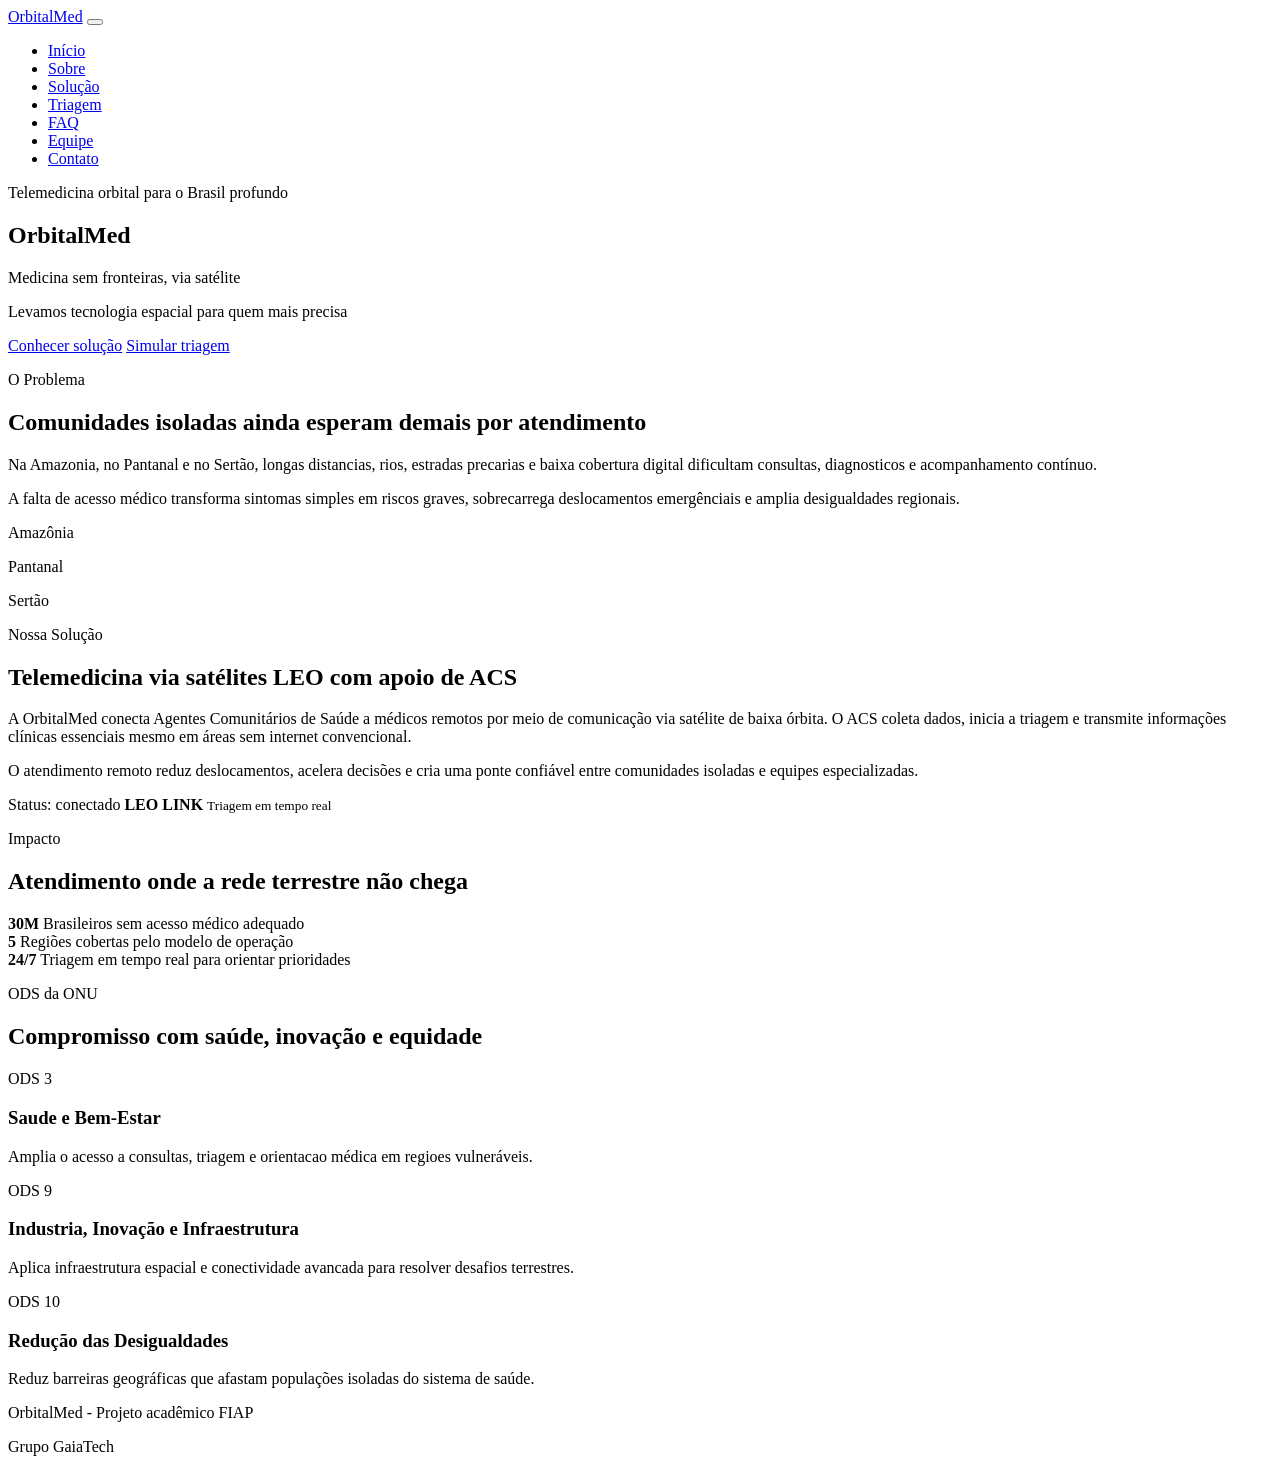
==== index.html @ 0387d8eb "Reorganizando arquivos" ====
<!DOCTYPE html>
<html lang="pt-BR">

<head>
    <meta charset="UTF-8">
    <meta name="viewport" content="width=device-width, initial-scale=1.0">
    <meta name="description" content="OrbitalMed leva telemedicina via satelite a comunidades isoladas do Brasil.">
    <title>OrbitalMed | Medicina sem fronteiras</title>
    <link rel="preconnect" href="https://fonts.googleapis.com">
    <link rel="preconnect" href="https://fonts.gstatic.com" crossorigin>
    <link href="https://fonts.googleapis.com/css2?family=Exo+2:wght@300;400;500;600;700&family=Orbitron:wght@500;700;900&display=swap" rel="stylesheet">
    <link rel="stylesheet" href="css/style.css">
    <link rel="stylesheet" href="css/responsive.css">
</head>

<body>
  <header class="site-header">
    <nav class="navbar" aria-label="Navegacao principal">
      <a class="brand" href="index.html">OrbitalMed</a>
      <button class="menu-toggle" type="button" aria-label="Abrir menu" aria-expanded="false">
        <span></span>
        <span></span>
        <span></span>
      </button>
      <ul class="nav-menu">
        <li><a href="index.html" class="active">Início</a></li>
        <li><a href="sobre.html">Sobre</a></li>
        <li><a href="solucao.html">Solução</a></li>
        <li><a href="triagem.html">Triagem</a></li>
        <li><a href="faq.html">FAQ</a></li>
        <li><a href="integrantes.html">Equipe</a></li>
        <li><a href="contato.html">Contato</a></li>
      </ul>
    </nav>
  </header>

  <main>
    <section class="hero section-space">
      <div class="hero-orbit" aria-hidden="true"></div>
      <div class="container hero-content fade-in">
        <p class="eyebrow">Telemedicina orbital para o Brasil profundo</p>
        <h1>OrbitalMed</h1>
        <p class="hero-subtitle">Medicina sem fronteiras, via satélite</p>
        <p class="hero-text">Levamos tecnologia espacial para quem mais precisa</p>
        <div class="hero-actions">
          <a class="btn btn-primary" href="solucao.html">Conhecer solução</a>
          <a class="btn btn-secondary" href="triagem.html">Simular triagem</a>
        </div>
      </div>
    </section>

    <section class="section-space" id="problema">
      <div class="container split-layout">
        <article class="content-block fade-in">
          <p class="eyebrow">O Problema</p>
          <h2>Comunidades isoladas ainda esperam demais por atendimento</h2>
          <p>Na Amazonia, no Pantanal e no Sertão, longas distancias, rios, estradas precarias e baixa cobertura digital dificultam consultas, diagnosticos e acompanhamento contínuo.</p>
          <p>A falta de acesso médico transforma sintomas simples em riscos graves, sobrecarrega deslocamentos emergênciais e amplia desigualdades regionais.</p>
        </article>
        <aside class="signal-panel fade-in" aria-label="Areas impactadas">
          <div class="radar"></div>
          <p>Amazônia</p>
          <p>Pantanal</p>
          <p>Sertão</p>
        </aside>
      </div>
    </section>

    <section class="section-space alt-section">
      <div class="container split-layout reverse">
        <article class="content-block fade-in">
          <p class="eyebrow">Nossa Solução</p>
          <h2>Telemedicina via satélites LEO com apoio de ACS</h2>
          <p>A OrbitalMed conecta Agentes Comunitários de Saúde a médicos remotos por meio de comunicação via satélite de baixa órbita. O ACS coleta dados, inicia a triagem e transmite informações clínicas essenciais mesmo em áreas sem internet convencional.</p>
          <p>O atendimento remoto reduz deslocamentos, acelera decisões e cria uma ponte confiável entre comunidades isoladas e equipes especializadas.</p>
        </article>
        <aside class="device-panel fade-in" aria-label="Terminal orbital">
          <div class="device-screen">
            <span>Status: conectado</span>
            <strong>LEO LINK</strong>
            <small>Triagem em tempo real</small>
          </div>
        </aside>
      </div>
    </section>  
    
    <section class="section-space">
      <div class="container">
        <div class="section-heading fade-in">
          <p class="eyebrow">Impacto</p>
          <h2>Atendimento onde a rede terrestre não chega</h2>
        </div>
        <div class="stats-grid">
          <article class="stat-card fade-in">
            <strong>30M</strong>
            <span>Brasileiros sem acesso médico adequado</span>
          </article>
          <article class="stat-card fade-in">
            <strong>5</strong>
            <span>Regiões cobertas pelo modelo de operação</span>
          </article>
          <article class="stat-card fade-in">
            <strong>24/7</strong>
            <span>Triagem em tempo real para orientar prioridades</span>
          </article>
        </div>
      </div>
    </section>
    
    <section class="section-space alt-section">
      <div class="container">
        <div class="section-heading fade-in">
          <p class="eyebrow">ODS da ONU</p>
          <h2>Compromisso com saúde, inovação e equidade</h2>
        </div>
        <div class="cards-grid">
          <article class="info-card fade-in">
            <span class="card-number">ODS 3</span>
            <h3>Saude e Bem-Estar</h3>
            <p>Amplia o acesso a consultas, triagem e orientacao médica em regioes vulneráveis.</p>
          </article>
          <article class="info-card fade-in">
            <span class="card-number">ODS 9</span>
            <h3>Industria, Inovação e Infraestrutura</h3>
            <p>Aplica infraestrutura espacial e conectividade avancada para resolver desafios terrestres.</p>
          </article>
          <article class="info-card fade-in">
            <span class="card-number">ODS 10</span>
            <h3>Redução das Desigualdades</h3>
            <p>Reduz barreiras geográficas que afastam populações isoladas do sistema de saúde.</p>
          </article>
        </div>
      </div>
    </section>    
  </main>    

  <footer class="site-footer">
    <div class="container footer-content">
      <p>OrbitalMed - Projeto acadêmico FIAP</p>
      <p>Grupo GaiaTech</p>
    </div>
  </footer>

  <script src="js/main.js"></script>  
</body>
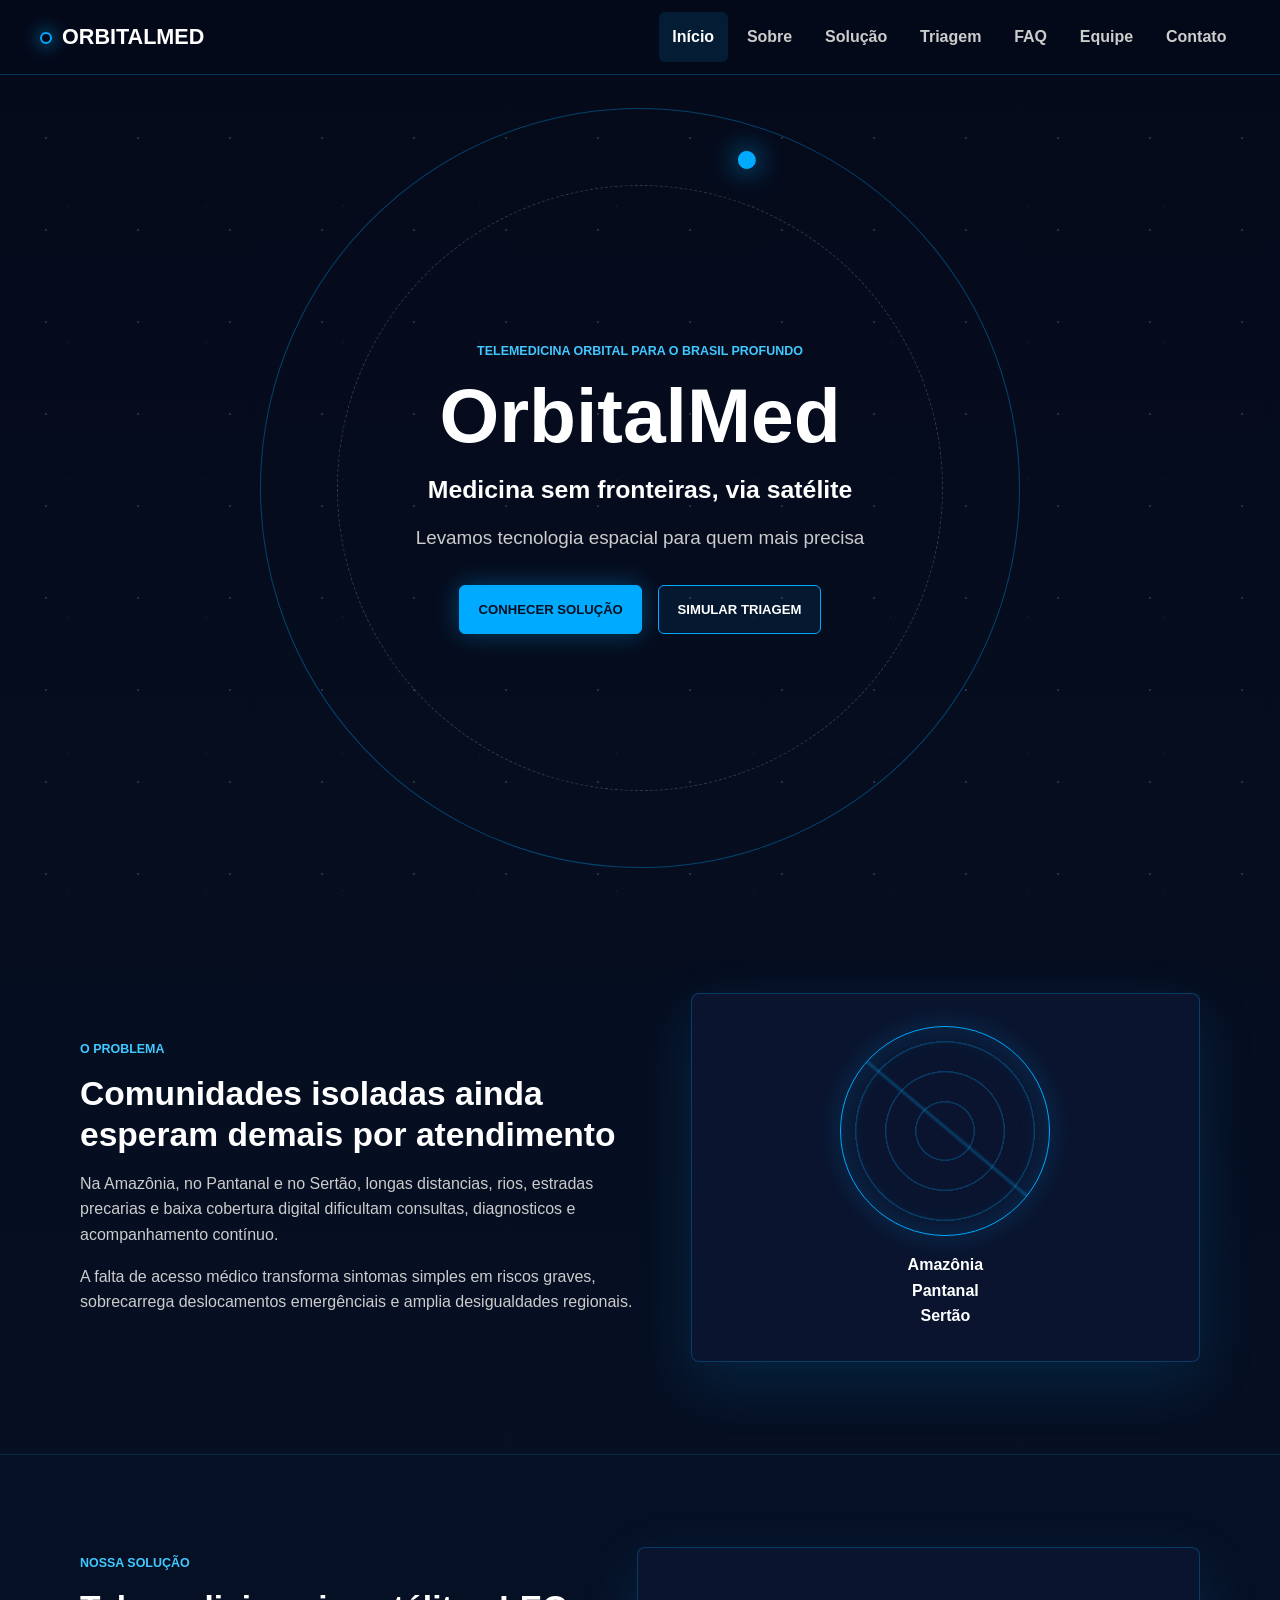
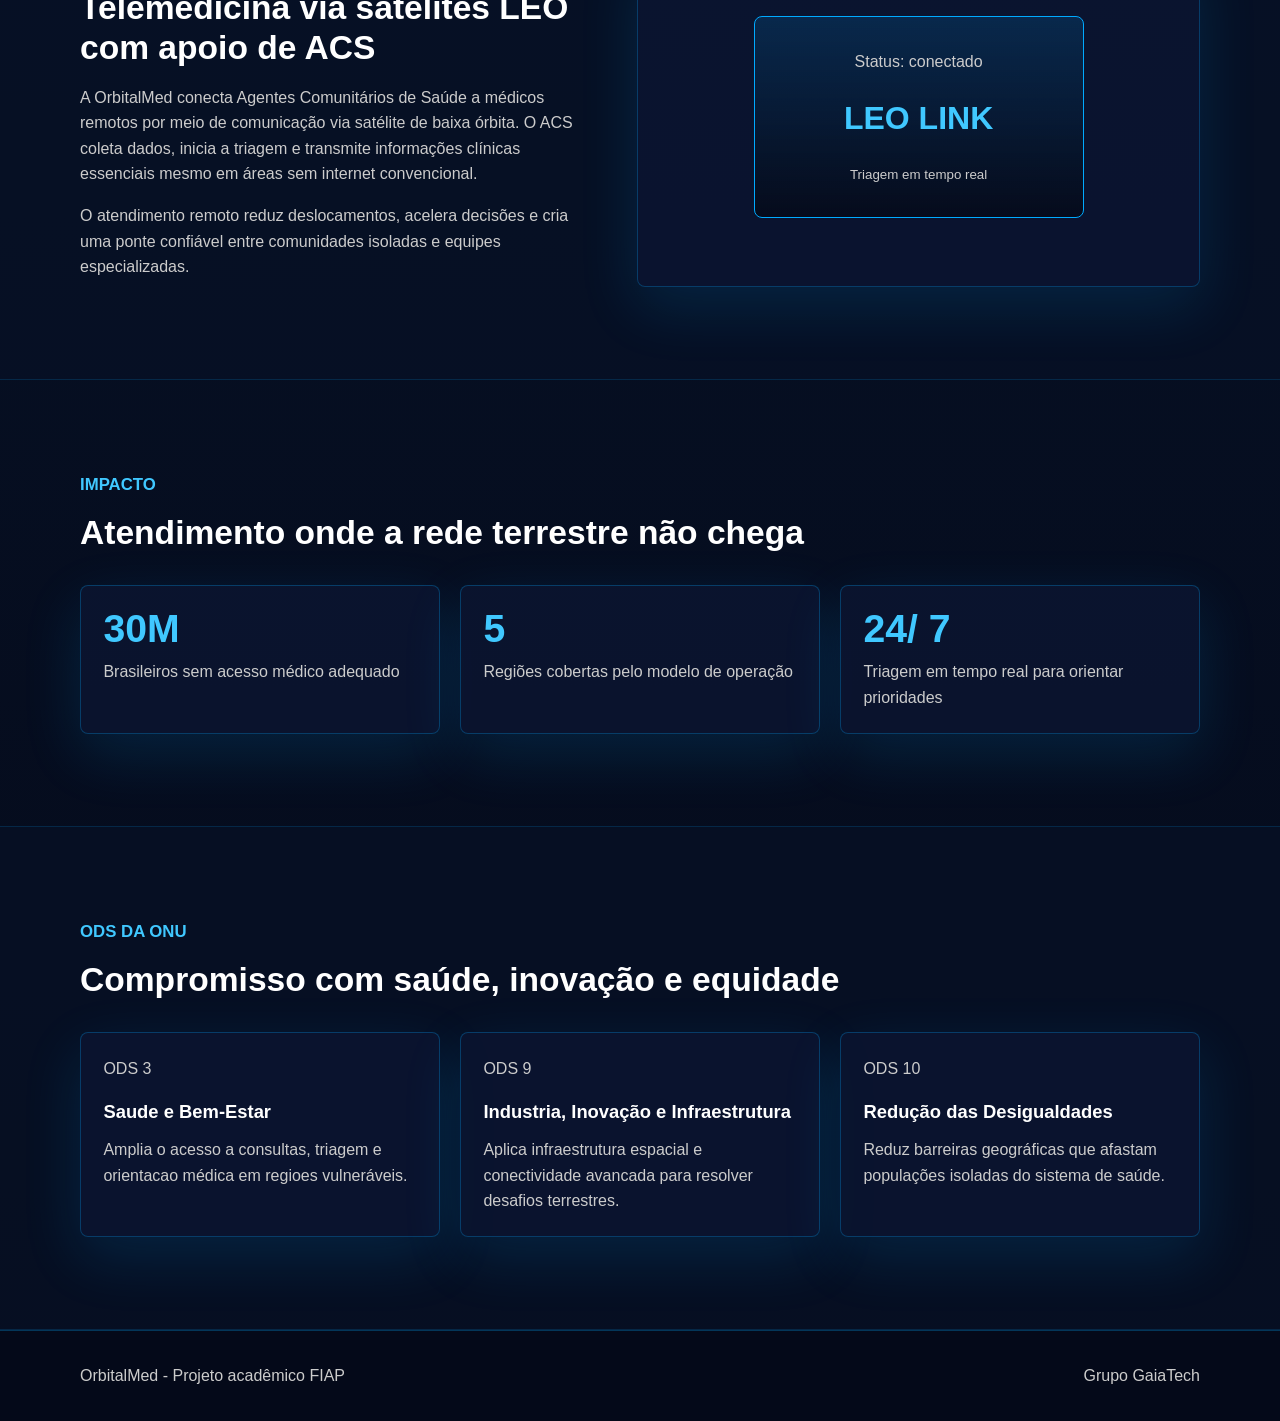
==== commit 5d9d4f5b: "Corrigindo texto no index.html" ====
--- a/index.html
+++ b/index.html
@@ -24,12 +24,12 @@
       </button>
       <ul class="nav-menu">
         <li><a href="index.html" class="active">Início</a></li>
-        <li><a href="sobre.html">Sobre</a></li>
-        <li><a href="solucao.html">Solução</a></li>
-        <li><a href="triagem.html">Triagem</a></li>
-        <li><a href="faq.html">FAQ</a></li>
-        <li><a href="integrantes.html">Equipe</a></li>
-        <li><a href="contato.html">Contato</a></li>
+        <li><a href="pages/sobre.html">Sobre</a></li>
+        <li><a href="pages/solucao.html">Solução</a></li>
+        <li><a href="pages/triagem.html">Triagem</a></li>
+        <li><a href="pages/faq.html">FAQ</a></li>
+        <li><a href="pages/integrantes.html">Equipe</a></li>
+        <li><a href="pages/contato.html">Contato</a></li>
       </ul>
     </nav>
   </header>
@@ -43,8 +43,8 @@
         <p class="hero-subtitle">Medicina sem fronteiras, via satélite</p>
         <p class="hero-text">Levamos tecnologia espacial para quem mais precisa</p>
         <div class="hero-actions">
-          <a class="btn btn-primary" href="solucao.html">Conhecer solução</a>
-          <a class="btn btn-secondary" href="triagem.html">Simular triagem</a>
+          <a class="btn btn-primary" href="pages/solucao.html">Conhecer solução</a>
+          <a class="btn btn-secondary" href="pages/triagem.html">Simular triagem</a>
         </div>
       </div>
     </section>
@@ -54,7 +54,7 @@
         <article class="content-block fade-in">
           <p class="eyebrow">O Problema</p>
           <h2>Comunidades isoladas ainda esperam demais por atendimento</h2>
-          <p>Na Amazonia, no Pantanal e no Sertão, longas distancias, rios, estradas precarias e baixa cobertura digital dificultam consultas, diagnosticos e acompanhamento contínuo.</p>
+          <p>Na Amazônia, no Pantanal e no Sertão, longas distancias, rios, estradas precarias e baixa cobertura digital dificultam consultas, diagnosticos e acompanhamento contínuo.</p>
           <p>A falta de acesso médico transforma sintomas simples em riscos graves, sobrecarrega deslocamentos emergênciais e amplia desigualdades regionais.</p>
         </article>
         <aside class="signal-panel fade-in" aria-label="Areas impactadas">
@@ -100,7 +100,7 @@
             <span>Regiões cobertas pelo modelo de operação</span>
           </article>
           <article class="stat-card fade-in">
-            <strong>24/7</strong>
+            <strong>24/ 7</strong>
             <span>Triagem em tempo real para orientar prioridades</span>
           </article>
         </div>
--- a/css/style.css
+++ b/css/style.css
@@ -0,0 +1,877 @@
+/* ---VARIÁVEIS (cores e sombras globais)--- */
+:root {
+  --bg: #050a1a;
+  /* fundo principal (quase preto azulado) */
+  --bg-soft: #081126;
+  /* fundo levemente mais claro */
+  --bg-card: #0c1733;
+  /* fundo dos cartões */
+  --azul: #00aaff;
+  /* azul principal */
+  --azul-claro: #40c8ff;
+  /* azul mais claro (destaques) */
+  --branco: #ffffff;
+  --cinza: #cccccc;
+  /* texto secundário */
+  --borda: rgba(0, 170, 255, 0.28);
+  /* bordas azuis semitransparentes */
+  --sombra: 0 20px 60px rgba(0, 170, 255, 0.14);
+  /* sombra suave azulada */
+}
+/*-RESET BÁSICO
+   Remove margens e espaçamentos
+   padrão do navegador-*/
+*,
+*::before,
+*::after {
+  box-sizing: border-box;
+  margin: 0;
+  padding: 0;
+}
+/* Scroll animado ao clicar em links internos */
+html {
+  scroll-behavior: smooth;
+}
+
+/* Remove sublinhado e herda a cor dos links */
+a {
+  color: inherit;
+  text-decoration: none;
+}
+
+/* Texto de parágrafo usa o cinza padrão */
+p {
+  color: var(--cinza);
+}
+
+/*-FUNDO DO SITE
+   Gradiente escuro + estrelas falsas
+   feitas com pontinhos repetidos-*/
+body {
+  min-height: 100vh;
+  background: linear-gradient(180deg, #050a1a 0%, #061024 52%, #050a1a 100%);
+  color: var(--branco);
+  font-family: "Exo 2", Arial, sans-serif;
+  line-height: 1.6;
+}
+
+/* Camada de estrelas (fica atrás de tudo) */
+body::before {
+  content: "";
+  position: fixed;
+  inset: 0;
+  /* ocupa a tela inteira */
+  pointer-events: none;
+  /* não interfere nos cliques */
+  background-image:
+    radial-gradient(circle, rgba(255, 255, 255, 0.68) 1px, transparent 1px),
+    radial-gradient(circle, rgba(0, 170, 255, 0.42) 1px, transparent 1px);
+  background-size: 92px 92px, 137px 137px;
+  opacity: 0.22;
+  z-index: -1;
+}
+
+/* ---TIPOGRAFIA
+   Fontes especiais para títulos e botões--- */
+h1,
+h2,
+h3,
+.brand,
+.eyebrow,
+.btn {
+  font-family: "Orbitron", Arial, sans-serif;
+}
+
+h1 {
+  font-size: 4.8rem;
+  line-height: 1;
+}
+
+h2 {
+  color: var(--branco);
+  font-size: 2.1rem;
+  line-height: 1.2;
+  margin-bottom: 1rem;
+}
+
+h3 {
+  color: var(--branco);
+  font-size: 1.15rem;
+  margin-bottom: 0.65rem;
+}
+
+/* ---LAYOUT BASE--- */
+
+/* Centraliza o conteúdo e limita a largura */
+.container {
+  width: min(1120px, calc(100% - 40px));
+  margin: 0 auto;
+}
+
+/* Espaçamento padrão entre seções */
+.section-space {
+  padding: 92px 0;
+}
+
+/* Seções com fundo levemente diferente */
+.alt-section {
+  border-block: 1px solid rgba(0, 170, 255, 0.16);
+  background: rgba(8, 17, 38, 0.72);
+}
+/* = HEADER E NAVEGAÇÃO = */
+
+/* Cabeçalho fixo no topo da página */
+.site-header {
+  position: sticky;
+  top: 0;
+  z-index: 50;
+  border-bottom: 1px solid var(--borda);
+  background: rgba(5, 10, 26, 0.88);
+  backdrop-filter: blur(16px);
+  /* efeito de vidro fosco */
+}
+
+/* Barra interna do header (logo + links) */
+.navbar {
+  width: min(1200px, calc(100% - 40px));
+  min-height: 74px;
+  margin: 0 auto;
+  display: flex;
+  align-items: center;
+  justify-content: space-between;
+  gap: 1rem;
+}
+/* Nome da marca no canto esquerdo */
+.brand {
+  color: var(--branco);
+  font-size: 1.35rem;
+  font-weight: 900;
+  text-transform: uppercase;
+}
+
+/* Bolinha azul brilhante antes do nome da marca */
+.brand::before {
+  content: "";
+  display: inline-block;
+  width: 12px;
+  height: 12px;
+  margin-right: 10px;
+  border: 2px solid var(--azul);
+  border-radius: 50%;
+  box-shadow: 0 0 18px var(--azul);
+}
+/* Lista de links do menu */
+.nav-menu {
+  display: flex;
+  align-items: center;
+  gap: 0.35rem;
+  list-style: none;
+}
+
+/* Estilo de cada link do menu */
+.nav-menu a {
+  display: block;
+  padding: 0.75rem 0.85rem;
+  border-radius: 6px;
+  color: var(--cinza);
+  font-weight: 600;
+  transition: color 0.2s, background 0.2s;
+}
+
+/* Link do menu ao passar o mouse ou ativo */
+.nav-menu a:hover,
+.nav-menu a.active {
+  background: rgba(0, 170, 255, 0.12);
+  color: var(--branco);
+}
+
+/* Botão hamburguer (ícone de 3 riscos no mobile) */
+.menu-toggle {
+  display: none;
+  /* escondido no desktop */
+  width: 44px;
+  height: 44px;
+  border: 1px solid var(--borda);
+  border-radius: 6px;
+  background: rgba(0, 170, 255, 0.08);
+  cursor: pointer;
+}
+
+/* Os 3 riscos do botão hamburguer */
+.menu-toggle span {
+  display: block;
+  width: 22px;
+  height: 2px;
+  margin: 5px auto;
+  background: var(--branco);
+  transition: transform 0.2s, opacity 0.2s;
+}
+
+/* Animação: quando aberto, os riscos viram um X */
+.menu-toggle.open span:nth-child(1) {
+  transform: translateY(7px) rotate(45deg);
+}
+
+.menu-toggle.open span:nth-child(2) {
+  opacity: 0;
+}
+
+.menu-toggle.open span:nth-child(3) {
+  transform: translateY(-7px) rotate(-45deg);
+}
+
+
+/* = HERO (seção principal da home) = */
+.hero {
+  position: relative;
+  min-height: calc(100vh - 74px);
+  /* tela toda menos o header */
+  display: grid;
+  place-items: center;
+  /* centraliza o conteúdo */
+  overflow: hidden;
+}
+
+/* Círculo decorativo de órbita ao fundo */
+.hero-orbit {
+  position: absolute;
+  width: min(78vw, 760px);
+  aspect-ratio: 1;
+  border: 1px solid rgba(0, 170, 255, 0.35);
+  border-radius: 50%;
+  transform: rotate(-18deg);
+}
+
+/* Círculo interno tracejado */
+.hero-orbit::before {
+  content: "";
+  position: absolute;
+  inset: 10%;
+  border: 1px dashed rgba(255, 255, 255, 0.18);
+  border-radius: 50%;
+}
+
+/* Ponto azul brilhante (satélite) na órbita */
+.hero-orbit::after {
+  content: "";
+  position: absolute;
+  width: 18px;
+  height: 18px;
+  top: 12%;
+  right: 22%;
+  background: var(--azul);
+  border-radius: 50%;
+  box-shadow: 0 0 28px var(--azul);
+}
+
+/* Texto central do hero */
+.hero-content {
+  position: relative;
+  text-align: center;
+  z-index: 1;
+}
+
+/* Texto pequeno acima do título principal */
+.eyebrow {
+  color: var(--azul-claro);
+  font-size: 0.78rem;
+  font-weight: 700;
+  letter-spacing: 0;
+  margin-bottom: 0.9rem;
+  text-transform: uppercase;
+}
+
+.hero-subtitle {
+  margin-top: 1rem;
+  color: var(--branco);
+  font-size: 1.55rem;
+  font-weight: 700;
+}
+
+.hero-text {
+  max-width: 620px;
+  margin: 0.85rem auto 0;
+  font-size: 1.18rem;
+}
+
+/* Área dos botões do hero */
+.hero-actions {
+  display: flex;
+  justify-content: center;
+  gap: 1rem;
+  margin-top: 2rem;
+}
+
+/* = BOTÕES = */
+.btn {
+  display: inline-flex;
+  align-items: center;
+  justify-content: center;
+  min-height: 46px;
+  padding: 0.8rem 1.15rem;
+  border: 1px solid var(--azul);
+  border-radius: 6px;
+  cursor: pointer;
+  font-size: 0.82rem;
+  font-weight: 700;
+  text-transform: uppercase;
+  transition: transform 0.2s, box-shadow 0.2s, background 0.2s;
+}
+
+/* Sobe levemente ao passar o mouse */
+.btn:hover {
+  transform: translateY(-2px);
+}
+
+/* Botão principal: azul sólido */
+.btn-primary {
+  background: var(--azul);
+  color: #03101f;
+  box-shadow: 0 0 24px rgba(0, 170, 255, 0.34);
+}
+
+/* Botão secundário: apenas contorno */
+.btn-secondary {
+  background: rgba(0, 170, 255, 0.08);
+  color: var(--branco);
+}
+
+/* = HERO DAS PÁGINAS INTERNAS (ex: /sobre, /triagem, /contato) = */
+.page-hero {
+  padding: 45px 0 72px;
+  border-bottom: 1px solid rgba(0, 170, 255, 0.18);
+}
+
+.page-hero p {
+  max-width: 780px;
+  padding: 21px;
+}
+/* = CARDS E PAINÉIS (componentes visuais) = */
+
+/* Estilo base compartilhado por todos os cards */
+.signal-panel,
+.device-panel,
+.info-card,
+.stat-card,
+.team-card,
+.comparison-card,
+.contact-form,
+.contact-info,
+.triage-form,
+.faq-item {
+  border: 1px solid var(--borda);
+  border-radius: 8px;
+  background: rgba(12, 23, 51, 0.78);
+  box-shadow: var(--sombra);
+}
+
+/* Painéis grandes com conteúdo centralizado */
+.signal-panel,
+.device-panel {
+  min-height: 340px;
+  display: grid;
+  place-items: center;
+  padding: 2rem;
+  text-align: center;
+}
+
+.signal-panel p {
+  color: var(--branco);
+  font-family: "Orbitron", Arial, sans-serif;
+  font-weight: 700;
+}
+
+/* Radar animado (só CSS, sem JS) */
+.radar {
+  width: 210px;
+  aspect-ratio: 1;
+  margin-bottom: 1rem;
+  border: 1px solid var(--azul);
+  border-radius: 50%;
+  background:
+    linear-gradient(40deg, transparent 50%, rgba(0, 170, 255, 0.28) 51%, transparent 52%),
+    repeating-radial-gradient(circle, transparent 0 28px, rgba(0, 170, 255, 0.25) 29px 30px);
+  box-shadow: inset 0 0 30px rgba(0, 170, 255, 0.18), 0 0 28px rgba(0, 170, 255, 0.18);
+}
+
+/* Tela do dispositivo médico (decorativo) */
+.device-screen {
+  width: min(100%, 330px);
+  padding: 2rem;
+  border: 1px solid var(--azul);
+  border-radius: 8px;
+  background: linear-gradient(180deg, rgba(0, 170, 255, 0.14), rgba(5, 10, 26, 0.9));
+}
+
+.device-screen span,
+.device-screen small {
+  display: block;
+  color: var(--cinza);
+}
+
+.device-screen strong {
+  display: block;
+  margin: 1.2rem 0;
+  color: var(--azul-claro);
+  font-family: "Orbitron", Arial, sans-serif;
+  font-size: 2rem;
+}
+/* = GRIDS (estrutura de colunas) = */
+
+/* Duas colunas lado a lado */
+.split-layout {
+  display: grid;
+  grid-template-columns: 1.05fr 0.95fr;
+  gap: 3rem;
+  align-items: center;
+}
+
+/* Versão invertida: coluna menor à esquerda */
+.split-layout.reverse {
+  grid-template-columns: 0.95fr 1.05fr;
+}
+
+/* Espaço entre parágrafos dentro de um bloco */
+.content-block p+p {
+  margin-top: 1rem;
+}
+
+/* Cabeçalho de seção com título e subtítulo */
+.section-heading {
+  max-width: 760px;
+  margin-bottom: 2rem;
+}
+
+.section-heading p {
+  font-size: 1.05rem;
+}
+
+/* Grade de 3 colunas para cards e estatísticas */
+.stats-grid,
+.cards-grid {
+  display: grid;
+  grid-template-columns: repeat(3, 1fr);
+  gap: 1.25rem;
+}
+
+/* Grade de 2 colunas para comparações */
+.comparison-grid {
+  display: grid;
+  grid-template-columns: repeat(2, 1fr);
+  gap: 1.25rem;
+}
+
+/* Grade de 3 colunas para equipe */
+.team-grid {
+  display: grid;
+  grid-template-columns: repeat(3, 1fr);
+  gap: 1.25rem;
+}
+
+/* Espaçamento interno dos cards */
+.stat-card,
+.info-card,
+.comparison-card,
+.team-card {
+  padding: 1.4rem;
+}
+
+/* Número grande em destaque (ex: "98%") */
+.stat-card strong {
+  display: block;
+  color: var(--azul-claro);
+  font-family: "Orbitron", Arial, sans-serif;
+  font-size: 2.45rem;
+  line-height: 1;
+  margin-bottom: 0.7rem;
+}
+
+.stat-card span,
+.card-number {
+  color: var(--cinza);
+}
+
+.card-number {
+  display: inline-block;
+  margin-bottom: 1rem;
+  font-family: "Orbitron", Arial, sans-serif;
+}
+
+/* Listas de passos ou funcionalidades */
+.steps-list,
+.feature-list {
+  padding-left: 1.25rem;
+  color: var(--cinza);
+}
+
+.steps-list li,
+.feature-list li {
+  margin-bottom: 0.75rem;
+}
+
+/* = EQUIPE = */
+
+/* Foto redonda com brilho azul */
+.avatar {
+  width: 78px;
+  height: 78px;
+  display: block;
+  margin-bottom: 1rem;
+  border: 1px solid var(--azul);
+  border-radius: 50%;
+  object-fit: cover;
+  box-shadow: 0 0 26px rgba(0, 170, 255, 0.24);
+}
+
+.team-card h2 {
+  font-size: 1.05rem;
+  min-height: 12px;
+}
+
+/* Links de redes sociais abaixo do nome */
+.social-links {
+  display: flex;
+  gap: 0.75rem;
+  margin-top: 1rem;
+}
+
+.social-links a {
+  color: var(--azul-claro);
+  font-weight: 700;
+}
+/* = FAQ — ACORDEÃO = */
+
+/* Lista de perguntas com espaçamento */
+.faq-list {
+  display: grid;
+  gap: 1rem;
+}
+
+/* Botão de cada pergunta */
+.faq-question {
+  width: 100%;
+  padding: 1.15rem 3rem 1.15rem 1.15rem;
+  border: 0;
+  background: transparent;
+  color: var(--branco);
+  cursor: pointer;
+  font-family: "Orbitron", Arial, sans-serif;
+  font-size: 1rem;
+  text-align: left;
+  position: relative;
+}
+
+/* "+" no canto direito da pergunta */
+.faq-question::after {
+  content: "+";
+  position: absolute;
+  right: 1.2rem;
+  color: var(--azul-claro);
+}
+
+/* Quando o item está aberto, troca "+" por "−" */
+.faq-item.open .faq-question::after {
+  content: "−";
+}
+
+/* Resposta começa escondida (altura zero) */
+.faq-answer {
+  max-height: 0;
+  overflow: hidden;
+  transition: max-height 0.25s ease;
+  /* animação de abrir/fechar */
+}
+
+.faq-answer p {
+  padding: 0 1.15rem 1.15rem;
+}
+
+/* = FORMULÁRIO DE CONTATO = */
+
+/* Duas colunas: formulário maior à esquerda, info à direita */
+.contact-layout {
+  display: grid;
+  grid-template-columns: 1.25fr 0.75fr;
+  gap: 1.5rem;
+  align-items: start;
+}
+
+.contact-form,
+.contact-info,
+.triage-form {
+  padding: 1.5rem;
+}
+
+/* Rótulo acima de cada campo */
+label {
+  display: block;
+  margin-bottom: 0.4rem;
+  color: var(--branco);
+  font-weight: 700;
+}
+
+/* Campos de texto e área de mensagem */
+input,
+textarea {
+  width: 100%;
+  margin-bottom: 0.35rem;
+  padding: 0.85rem 0.95rem;
+  border: 1px solid rgba(0, 170, 255, 0.3);
+  border-radius: 6px;
+  background: rgba(5, 10, 26, 0.78);
+  color: var(--branco);
+  font: inherit;
+  resize: vertical;
+}
+
+/* Borda azul ao focar em um campo */
+input:focus,
+textarea:focus {
+  outline: 2px solid rgba(0, 170, 255, 0.45);
+  border-color: var(--azul);
+}
+
+/* Texto de erro abaixo dos campos */
+.error-message {
+  display: block;
+  min-height: 22px;
+  margin-bottom: 0.45rem;
+  color: #ff7373;
+  font-size: 0.9rem;
+}
+
+/* Mensagem de sucesso após enviar */
+.form-success {
+  margin-top: 1rem;
+  color: #76ffb2;
+  font-weight: 700;
+}
+/* = TRIAGEM — FLUXO E RESULTADO = */
+
+/* Diagrama de fluxo horizontal com setas */
+.flow-diagram {
+  display: grid;
+  grid-template-columns: 1fr auto 1fr auto 1fr auto 1fr;
+  gap: 0.75rem;
+  align-items: center;
+}
+
+/* Cada nó (caixinha) do diagrama */
+.flow-node {
+  display: grid;
+  place-items: center;
+  min-height: 96px;
+  border: 1px solid var(--borda);
+  border-radius: 8px;
+  background: rgba(12, 23, 51, 0.78);
+  color: var(--branco);
+  font-family: "Orbitron", Arial, sans-serif;
+  font-weight: 800;
+  text-align: center;
+}
+
+/* Seta entre os nós do diagrama */
+.flow-arrow {
+  display: grid;
+  place-items: center;
+  width: 42px;
+  border: 0;
+  background: transparent;
+  color: var(--azul-claro);
+  font-size: 1.6rem;
+  min-height: auto;
+}
+
+/* Nó central com brilho especial (satélite) */
+.satellite-node {
+  box-shadow: 0 0 34px rgba(0, 170, 255, 0.25);
+}
+
+/* Tabela de níveis de urgência */
+.urgency-table {
+  overflow: hidden;
+  border: 1px solid var(--borda);
+  border-radius: 8px;
+  background: rgba(12, 23, 51, 0.78);
+}
+
+/* Cada linha da tabela */
+.urgency-table [role="row"] {
+  display: grid;
+  grid-template-columns: 0.8fr 1fr 1.7fr;
+  border-bottom: 1px solid rgba(255, 255, 255, 0.09);
+  align-items: center;
+}
+/* Remove borda da última linha */
+.urgency-table [role="row"]:last-child {
+  border-bottom: 0;
+}
+
+/* Células da tabela */
+.urgency-table span {
+  padding: 1rem;
+  color: var(--cinza);
+}
+
+/* Cabeçalho da tabela */
+.urgency-table .table-head span {
+  color: var(--branco);
+  font-family: "Orbitron", Arial, sans-serif;
+  font-weight: 800;
+}
+
+/* Cores do nome de cada nível */
+.level-low span.level-label {
+  color: #79ffbd;
+}
+
+.level-medium span.level-label {
+  color: #ffe066;
+}
+
+.level-high span.level-label {
+  color: #ff9f43;
+}
+
+.level-critical span.level-label {
+  color: #ff5c7a;
+}
+
+/* Fundo sutil colorido por linha */
+.level-low {
+  background: rgba(121, 255, 189, 0.04);
+}
+
+.level-medium {
+  background: rgba(255, 224, 102, 0.04);
+}
+
+.level-high {
+  background: rgba(255, 159, 67, 0.04);
+}
+
+.level-critical {
+  background: rgba(255, 92, 122, 0.04);
+}
+
+/* Label do nível com ícone ao lado */
+.level-label {
+  display: flex;
+  align-items: center;
+  gap: 0.6rem;
+  font-weight: 700;
+  padding: 1rem;
+}
+
+/* Remove padding duplicado na primeira célula */
+.urgency-table [role="row"]:not(.table-head)>span:first-child {
+  padding: 0 0 0 1.1rem;
+}
+
+/* Ícone circular colorido */
+.urgency-icon {
+  display: inline-flex;
+  align-items: center;
+  justify-content: center;
+  width: 22px;
+  height: 22px;
+  border-radius: 70%;
+  flex-shrink: 0;
+  font-size: 0.75rem;
+  line-height: 0;
+}
+
+/* Ícone: cor e brilho por nível */
+.icon-low {
+  color: #79ffbd;
+  background: rgba(121, 255, 189, 0.18);
+  box-shadow: 0 0 10px rgba(121, 255, 189, 0.5);
+  font-size: 1.10rem;
+}
+
+.icon-medium {
+  color: #ffe066;
+  background: rgba(255, 224, 102, 0.18);
+  box-shadow: 0 0 10px rgba(255, 224, 102, 0.5);
+  font-size: 1.10rem;
+}
+
+.icon-high {
+  color: #ff9f43;
+  background: rgba(255, 159, 67, 0.18);
+  box-shadow: 0 0 10px rgba(255, 159, 67, 0.5);
+  font-size: 1.10rem;
+}
+
+.icon-critical {
+  background: rgba(255, 92, 122, 0.18);
+  box-shadow: 0 0 10px rgba(255, 92, 122, 0.5);
+  font-size: 0.95rem;
+}
+
+/* Caixinha de resultado da triagem (começa escondida) */
+.triage-result {
+  display: none;
+  margin-top: 1rem;
+  padding: 1rem;
+  border-radius: 8px;
+  border: 1px solid var(--borda);
+  background: rgba(5, 10, 26, 0.82);
+}
+
+/* Quando o JS adiciona .show, o resultado aparece com animação */
+.triage-result.show {
+  display: block;
+  animation: aparecer 0.35s ease both;
+}
+
+.triage-result strong {
+  display: block;
+  margin-bottom: 0.35rem;
+  font-family: "Orbitron", Arial, sans-serif;
+}
+
+/* Card de comparação com borda azul em destaque */
+.comparison-card.featured {
+  border-color: var(--azul);
+}
+/* = FOOTER = */
+.site-footer {
+  padding: 2rem 0;
+  border-top: 1px solid var(--borda);
+  background: rgba(5, 10, 26, 0.92);
+}
+
+/* Logo e texto lado a lado */
+.footer-content {
+  display: flex;
+  justify-content: space-between;
+  gap: 1rem;
+}
+/* = ANIMAÇÕES = */
+
+/* Estado inicial: invisível e ligeiramente abaixo */
+.fade-in {
+  opacity: 0;
+  transform: translateY(22px);
+  transition: opacity 0.55s ease, transform 0.55s ease;
+}
+
+/* Quando o JS adiciona .visible, o elemento aparece */
+.fade-in.visible {
+  opacity: 1;
+  transform: translateY(0);
+}
+
+/* Animação de entrada do resultado da triagem */
+@keyframes aparecer {
+  from {
+    opacity: 0;
+    transform: translateY(12px) scale(0.98);
+  }
+
+  to {
+    opacity: 1;
+    transform: translateY(0) scale(1);
+  }
+}
--- a/css/responsive.css
+++ b/css/responsive.css
@@ -0,0 +1,74 @@
+/* ===================================
+        ----- RESPONSIVIDADE -----
+      Adaptações para telas menores
+   =================================== */
+ 
+/* --- Tablet até 992px --- */
+@media (max-width: 992px) {
+  /* Exibe botão hamburguer e esconde menu horizontal */
+  .menu-toggle { display: block; }
+  .nav-menu {
+    position: absolute;
+    top: 74px; left: 0; right: 0;
+    display: none;
+    flex-direction: column;
+    padding: 1rem;
+    border-bottom: 1px solid var(--borda);
+    background: rgba(5,10,26,0.97);
+  }
+  .nav-menu.open { display: flex; }
+  .nav-menu a { padding: 0.9rem 1rem; }
+ 
+  h1 { font-size: 3.6rem; }
+  h2 { font-size: 1.85rem; }
+  .section-space { padding: 76px 0; }
+ 
+  /* Layouts de 2 colunas viram 1 coluna */
+  .split-layout, .split-layout.reverse, .contact-layout { grid-template-columns: 1fr; }
+ 
+  /* Grids de 3 colunas viram 2 */
+  .stats-grid, .cards-grid, .team-grid { grid-template-columns: repeat(2,1fr); }
+ 
+  /* Fluxo de triagem vira vertical */
+  .flow-diagram { grid-template-columns: 1fr; }
+  .flow-arrow { width: 100%; transform: rotate(90deg); }
+}
+
+/* --- Mobile até 768px --- */
+@media (max-width: 768px) {
+  .container, .navbar { width: min(100% - 28px, 720px); }
+  .hero { min-height: 720px; }
+  h1 { font-size: 2.9rem; }
+  .hero-subtitle { font-size: 1.25rem; }
+ 
+  /* Itens em coluna única */
+  .hero-actions, .footer-content, .social-links { flex-direction: column; }
+  .hero-actions .btn { width: 100%; }
+  .stats-grid, .cards-grid, .comparison-grid, .team-grid { grid-template-columns: 1fr; }
+ 
+  /* Tabela de urgência: cada célula em linha própria */
+  .urgency-table [role="row"] { grid-template-columns: 1fr; padding: 0.75rem 0; }
+  .urgency-table span { padding: 0.25rem 1rem; }
+}
+
+/* --- Mobile pequeno (até 480px) --- */
+@media (max-width: 480px) {
+  .navbar { min-height: 66px; }
+  .nav-menu { top: 66px; }
+  .brand { font-size: 1.05rem; }
+  .hero { min-height: 640px; }
+  .page-hero { padding: 86px 0 52px; }
+  .section-space { padding: 58px 0; }
+  h1 { font-size: 2.25rem; }
+  h2 { font-size: 1.55rem; }
+  .hero-text, .page-hero p { font-size: 1rem; }
+  .signal-panel, .device-panel { min-height: 260px; }
+  .radar { width: 160px; }
+  .stat-card strong { font-size: 2rem; }
+ 
+  /* Padding interno dos cards menor */
+  .contact-form, .contact-info, .triage-form,
+  .info-card, .team-card, .comparison-card, .stat-card { padding: 1.1rem; }
+ 
+  .flow-node { min-height: 78px; }
+}
